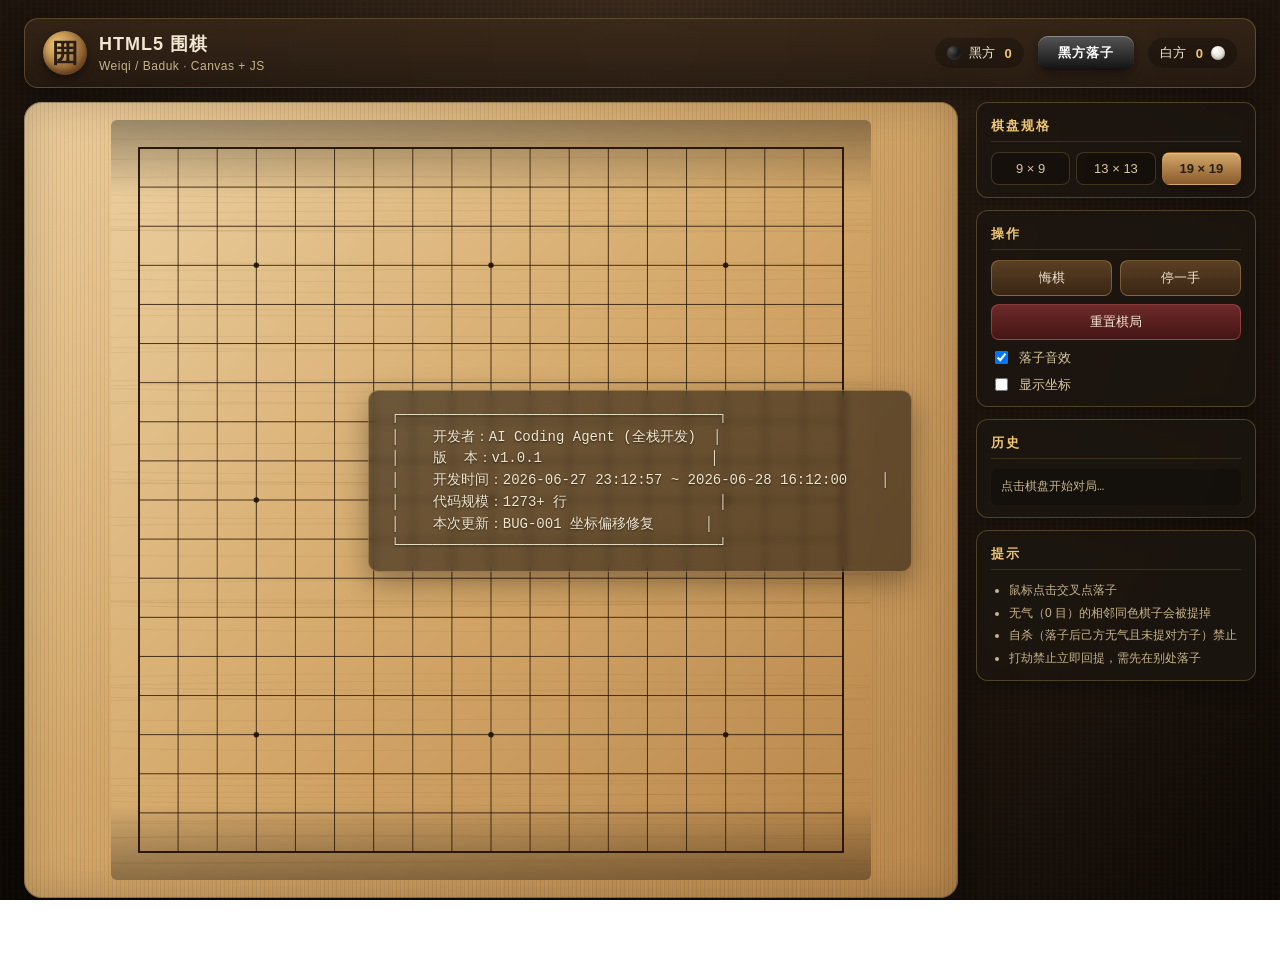
==== go-game/index.html @ f52ab91e "fix(go-game): 围棋 BUG-001 坐标偏移修复 + 防御性强化 + 版本升级 v1.0.1 修复根因（v1.0.0 → v1.0.1）： - getCellMetrics() 中 pa" ====
﻿<!DOCTYPE html>
<html lang="zh-CN">
<head>
  <meta charset="UTF-8" />
  <meta name="viewport" content="width=device-width, initial-scale=1.0" />
  <title>围棋 · AI Coding Agent 全栈开发演示</title>
  <link rel="stylesheet" href="style.css" />
</head>
<body>
  <div class="app">
    <!-- 顶部信息条 -->
    <header class="topbar">
      <div class="brand">
        <span class="logo">囲</span>
        <div>
          <h1>HTML5 围棋</h1>
          <small>Weiqi / Baduk · Canvas + JS</small>
        </div>
      </div>
      <div class="status">
        <div class="player black">
          <span class="dot"></span> 黑方 <em id="captures-black">0</em>
        </div>
        <div class="turn-indicator" id="turn-indicator">黑方落子</div>
        <div class="player white">
          白方 <em id="captures-white">0</em>
          <span class="dot"></span>
        </div>
      </div>
    </header>

    <!-- 棋盘容器 -->
    <main class="board-wrap">
      <!-- 中央信息覆盖层（任务核心要求）-->
      <div class="dev-overlay" id="dev-overlay">
        <pre id="dev-overlay-pre">┌──────────────────────────────────────┐
│    开发者：AI Coding Agent (全栈开发)  │
│    版  本：v1.0.1                    │
│    开发时间：2026-06-27 23:12:57 ~ 2026-06-28 16:12:00    │
│    代码规模：1273+ 行                  │
│    本次更新：BUG-001 坐标偏移修复      │
└──────────────────────────────────────┘</pre>
      </div>

      <div class="board-shadow">
        <canvas id="board" width="760" height="760" aria-label="围棋棋盘"></canvas>
        <!-- 悬浮光标预览棋子 -->
        <div class="hover-stone" id="hover-stone"></div>
      </div>

      <!-- 控制面板 -->
      <aside class="panel">
        <section class="card">
          <h3>棋盘规格</h3>
          <div class="seg" id="size-seg">
            <button data-size="9" class="seg-btn">9 × 9</button>
            <button data-size="13" class="seg-btn">13 × 13</button>
            <button data-size="19" class="seg-btn active">19 × 19</button>
          </div>
        </section>

        <section class="card">
          <h3>操作</h3>
          <div class="row">
            <button id="btn-undo" class="btn">悔棋</button>
            <button id="btn-pass" class="btn">停一手</button>
          </div>
          <div class="row">
            <button id="btn-reset" class="btn danger">重置棋局</button>
          </div>
          <div class="row">
            <label class="check">
              <input type="checkbox" id="opt-sound" checked /> 落子音效
            </label>
          </div>
          <div class="row">
            <label class="check">
              <input type="checkbox" id="opt-coords" /> 显示坐标
            </label>
          </div>
        </section>

        <section class="card">
          <h3>历史</h3>
          <div class="moves" id="moves">点击棋盘开始对局…</div>
        </section>

        <section class="card info-card">
          <h3>提示</h3>
          <ul class="hints">
            <li>鼠标点击交叉点落子</li>
            <li>无气（0 目）的相邻同色棋子会被提掉</li>
            <li>自杀（落子后己方无气且未提对方子）禁止</li>
            <li>打劫禁止立即回提，需先在别处落子</li>
          </ul>
        </section>
      </aside>
    </main>

    <footer class="footer">
      <span>© AI Coding Agent · HTML5 Canvas Go Game</span>
    </footer>
  </div>

  <!-- 落子音效（Web Audio 生成，无需外部资源） -->
  <script>
    // 占位，避免 JS 加载前报错
  </script>
  <script src="game.js"></script>
</body>
</html>
---- go-game/style.css ----
/* ===========================
   HTML5 围棋 · 样式表
   木纹棋盘 + 立体棋子
   =========================== */

:root {
  --bg-1: #2a1f17;
  --bg-2: #3a2a1c;
  --wood-1: #e8c896;
  --wood-2: #d4a86a;
  --wood-3: #b8864a;
  --wood-4: #8a5a2c;
  --line: #3a2410;
  --ink: #1a1109;
  --gold: #f0c674;
  --black: #111;
  --white: #f8f6f1;
  --panel: rgba(28, 22, 16, 0.85);
  --panel-border: rgba(240, 198, 116, 0.25);
  --accent: #d4a86a;
}

* {
  box-sizing: border-box;
}

html,
body {
  margin: 0;
  padding: 0;
  height: 100%;
  font-family: -apple-system, BlinkMacSystemFont, "Segoe UI", "PingFang SC",
    "Microsoft YaHei", "Hiragino Sans GB", sans-serif;
  color: #f1e7d3;
  background: radial-gradient(
      ellipse at top,
      #3a2a1c 0%,
      #1c130c 70%,
      #0e0905 100%
    );
  overflow-x: hidden;
}

body::before {
  content: "";
  position: fixed;
  inset: 0;
  pointer-events: none;
  background-image:
    repeating-linear-gradient(
      90deg,
      rgba(255, 255, 255, 0.015) 0 2px,
      transparent 2px 6px
    ),
    repeating-linear-gradient(
      0deg,
      rgba(0, 0, 0, 0.05) 0 2px,
      transparent 2px 5px
    );
  z-index: 0;
}

.app {
  position: relative;
  z-index: 1;
  max-width: 1280px;
  margin: 0 auto;
  padding: 18px 24px 28px;
  min-height: 100%;
  display: flex;
  flex-direction: column;
  gap: 14px;
}

/* ========== 顶部信息条 ========== */
.topbar {
  display: flex;
  align-items: center;
  justify-content: space-between;
  padding: 12px 18px;
  background: linear-gradient(
    180deg,
    rgba(60, 42, 26, 0.7),
    rgba(40, 28, 18, 0.7)
  );
  border: 1px solid var(--panel-border);
  border-radius: 14px;
  backdrop-filter: blur(8px);
  box-shadow: 0 8px 24px rgba(0, 0, 0, 0.4);
}

.brand {
  display: flex;
  align-items: center;
  gap: 12px;
}

.brand .logo {
  width: 44px;
  height: 44px;
  display: grid;
  place-items: center;
  background: radial-gradient(circle at 30% 30%, #f0c674, #8a5a2c 70%);
  color: #2a1f17;
  font-weight: 900;
  font-size: 26px;
  border-radius: 50%;
  box-shadow:
    inset 0 -3px 6px rgba(0, 0, 0, 0.35),
    0 4px 10px rgba(0, 0, 0, 0.4);
}

.brand h1 {
  margin: 0;
  font-size: 18px;
  letter-spacing: 1px;
}

.brand small {
  color: #c8b48c;
  font-size: 12px;
  letter-spacing: 0.5px;
}

.status {
  display: flex;
  align-items: center;
  gap: 14px;
}

.player {
  display: flex;
  align-items: center;
  gap: 8px;
  padding: 6px 12px;
  background: rgba(0, 0, 0, 0.25);
  border-radius: 999px;
  font-size: 13px;
}

.player .dot {
  width: 14px;
  height: 14px;
  border-radius: 50%;
  display: inline-block;
}

.player.black .dot {
  background: radial-gradient(
    circle at 30% 30%,
    #555 0%,
    #111 60%,
    #000 100%
  );
  box-shadow: inset 0 -2px 3px rgba(255, 255, 255, 0.15);
}

.player.white .dot {
  background: radial-gradient(
    circle at 30% 30%,
    #fff 0%,
    #e6e3d8 60%,
    #b8b4a7 100%
  );
  box-shadow: inset 0 -2px 3px rgba(0, 0, 0, 0.2);
}

.player em {
  font-style: normal;
  font-weight: 700;
  color: var(--gold);
  margin-left: 2px;
}

.turn-indicator {
  padding: 8px 14px;
  background: linear-gradient(180deg, #d4a86a, #8a5a2c);
  color: #2a1f17;
  border-radius: 10px;
  font-weight: 800;
  letter-spacing: 1px;
  font-size: 13px;
  box-shadow:
    inset 0 1px 0 rgba(255, 255, 255, 0.3),
    0 4px 10px rgba(0, 0, 0, 0.3);
  min-width: 96px;
  text-align: center;
}

/* ========== 主区 ========== */
.board-wrap {
  display: grid;
  grid-template-columns: 1fr 280px;
  gap: 18px;
  align-items: start;
}

.board-shadow {
  position: relative;
  border-radius: 18px;
  padding: 18px;
  background:
    /* 木纹纹理 */
    repeating-linear-gradient(
      90deg,
      rgba(0, 0, 0, 0.06) 0 1px,
      transparent 1px 4px
    ),
    repeating-linear-gradient(
      90deg,
      rgba(255, 255, 255, 0.04) 0 1px,
      transparent 1px 9px
    ),
    radial-gradient(
      ellipse at 20% 10%,
      rgba(255, 220, 170, 0.18) 0%,
      transparent 60%
    ),
    linear-gradient(135deg, var(--wood-1), var(--wood-2) 40%, var(--wood-3));
  box-shadow:
    0 20px 50px rgba(0, 0, 0, 0.55),
    inset 0 0 0 1px rgba(0, 0, 0, 0.25),
    inset 0 0 40px rgba(0, 0, 0, 0.18);
}

#board {
  display: block;
  width: 100%;
  height: auto;
  max-width: 760px;
  aspect-ratio: 1 / 1;
  margin: 0 auto;
  cursor: none;
  border-radius: 6px;
}

/* 悬浮预览棋子 */
.hover-stone {
  position: absolute;
  width: 28px;
  height: 28px;
  border-radius: 50%;
  pointer-events: none;
  opacity: 0;
  transform: translate(-50%, -50%);
  transition: opacity 0.12s ease;
  z-index: 5;
}

.hover-stone.show {
  opacity: 0.55;
}

.hover-stone.black {
  background: radial-gradient(
    circle at 35% 30%,
    #6a6a6a 0%,
    #1c1c1c 50%,
    #000 100%
  );
  box-shadow:
    0 2px 6px rgba(0, 0, 0, 0.5),
    inset -2px -3px 4px rgba(255, 255, 255, 0.1);
}

.hover-stone.white {
  background: radial-gradient(
    circle at 35% 30%,
    #ffffff 0%,
    #ece8da 55%,
    #b8b4a7 100%
  );
  box-shadow:
    0 2px 6px rgba(0, 0, 0, 0.35),
    inset -2px -3px 4px rgba(0, 0, 0, 0.15);
}

/* ========== 中央开发者信息覆盖层 ========== */
.dev-overlay {
  position: absolute;
  inset: 0;
  display: grid;
  place-items: center;
  pointer-events: none;
  z-index: 4;
}

.dev-overlay pre {
  margin: 0;
  padding: 14px 22px;
  font-family: "Consolas", "Menlo", "Courier New", monospace;
  font-size: 14px;
  line-height: 1.55;
  color: #f0e6cf;
  background: rgba(20, 14, 8, 0.55);
  border: 1px solid rgba(240, 198, 116, 0.35);
  border-radius: 10px;
  backdrop-filter: blur(4px);
  text-shadow: 0 1px 2px rgba(0, 0, 0, 0.6);
  box-shadow: 0 10px 30px rgba(0, 0, 0, 0.35);
  white-space: pre;
}

.dev-overlay.hidden pre {
  opacity: 0.18;
}

/* ========== 侧边面板 ========== */
.panel {
  display: flex;
  flex-direction: column;
  gap: 12px;
}

.card {
  background: var(--panel);
  border: 1px solid var(--panel-border);
  border-radius: 12px;
  padding: 14px 14px 12px;
  backdrop-filter: blur(6px);
  box-shadow: 0 8px 18px rgba(0, 0, 0, 0.35);
}

.card h3 {
  margin: 0 0 10px;
  font-size: 13px;
  letter-spacing: 2px;
  color: var(--gold);
  text-transform: uppercase;
  border-bottom: 1px solid rgba(240, 198, 116, 0.15);
  padding-bottom: 6px;
}

.row {
  display: flex;
  gap: 8px;
  margin-bottom: 8px;
  flex-wrap: wrap;
}

.row:last-child {
  margin-bottom: 0;
}

.btn {
  flex: 1;
  min-width: 80px;
  padding: 8px 10px;
  background: linear-gradient(180deg, #5a3f24, #3a2614);
  color: #f1e7d3;
  border: 1px solid rgba(240, 198, 116, 0.3);
  border-radius: 8px;
  font-size: 13px;
  cursor: pointer;
  transition: transform 0.08s ease, background 0.18s ease,
    box-shadow 0.18s ease;
  font-family: inherit;
}

.btn:hover {
  background: linear-gradient(180deg, #6b4a2c, #4a301a);
  box-shadow: 0 4px 10px rgba(0, 0, 0, 0.35);
}

.btn:active {
  transform: translateY(1px);
}

.btn.danger {
  background: linear-gradient(180deg, #6e2a2a, #451515);
  border-color: rgba(255, 120, 120, 0.35);
}

.btn.danger:hover {
  background: linear-gradient(180deg, #823232, #591a1a);
}

/* 段控件 */
.seg {
  display: flex;
  gap: 6px;
}

.seg-btn {
  flex: 1;
  padding: 8px 6px;
  background: rgba(0, 0, 0, 0.25);
  border: 1px solid rgba(240, 198, 116, 0.2);
  color: #d8c7a3;
  border-radius: 8px;
  cursor: pointer;
  font-size: 13px;
  transition: all 0.18s ease;
  font-family: inherit;
}

.seg-btn:hover {
  background: rgba(240, 198, 116, 0.12);
}

.seg-btn.active {
  background: linear-gradient(180deg, #d4a86a, #8a5a2c);
  color: #2a1f17;
  font-weight: 700;
  border-color: transparent;
  box-shadow:
    inset 0 1px 0 rgba(255, 255, 255, 0.25),
    0 3px 8px rgba(0, 0, 0, 0.3);
}

.check {
  display: flex;
  align-items: center;
  gap: 8px;
  font-size: 13px;
  color: #d8c7a3;
  cursor: pointer;
  user-select: none;
}

.moves {
  font-family: "Consolas", "Menlo", "Courier New", monospace;
  font-size: 12px;
  color: #c8b48c;
  background: rgba(0, 0, 0, 0.25);
  padding: 8px 10px;
  border-radius: 6px;
  max-height: 140px;
  overflow-y: auto;
  line-height: 1.7;
}

.moves::-webkit-scrollbar {
  width: 6px;
}
.moves::-webkit-scrollbar-thumb {
  background: rgba(240, 198, 116, 0.3);
  border-radius: 3px;
}

.hints {
  margin: 0;
  padding-left: 18px;
  font-size: 12px;
  line-height: 1.7;
  color: #c8b48c;
}

.hints li + li {
  margin-top: 2px;
}

/* ========== 底部 ========== */
.footer {
  text-align: center;
  font-size: 12px;
  color: #8a7a5c;
  padding: 8px 0 0;
  letter-spacing: 1px;
}

/* ========== 响应式 ========== */
@media (max-width: 980px) {
  .board-wrap {
    grid-template-columns: 1fr;
  }
  .panel {
    order: 2;
  }
  .dev-overlay pre {
    font-size: 11px;
    padding: 10px 14px;
  }
}

@media (max-width: 520px) {
  .topbar {
    flex-direction: column;
    gap: 10px;
    align-items: stretch;
  }
  .status {
    justify-content: space-between;
  }
  .dev-overlay pre {
    font-size: 9px;
  }
}
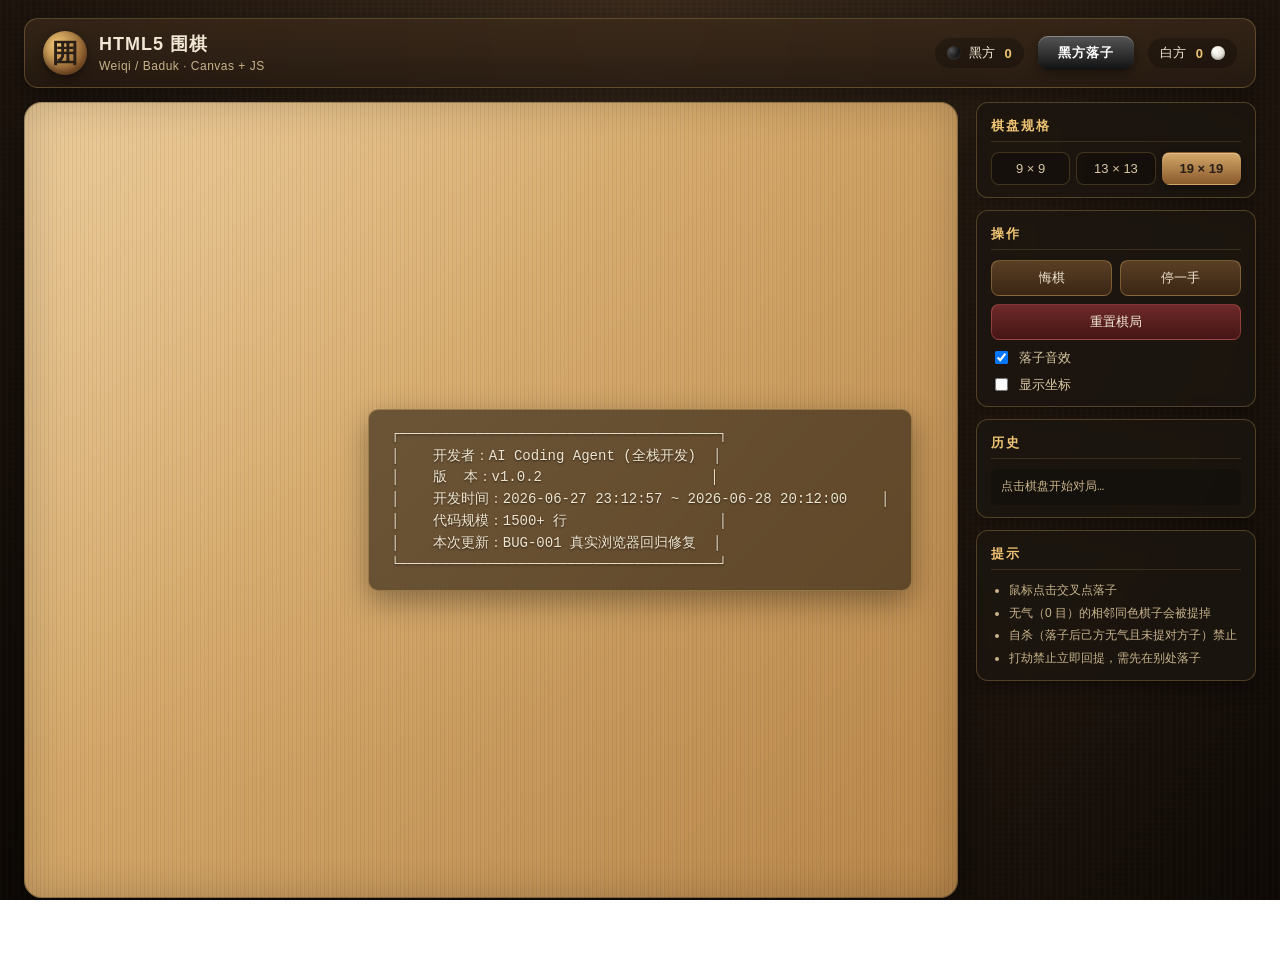
==== commit 251a6816: "fix(go-game): 真实浏览器 BUG-001 集成测试 v1.0.2 PM 派单 v1.0.2 紧急修复：v1.0.1 自测 57/57 通过但用户在真实浏览器中 仍发现 BUG-001 坐" ====
--- a/go-game/index.html
+++ b/go-game/index.html
@@ -35,10 +35,10 @@
       <div class="dev-overlay" id="dev-overlay">
         <pre id="dev-overlay-pre">┌──────────────────────────────────────┐
 │    开发者：AI Coding Agent (全栈开发)  │
-│    版  本：v1.0.1                    │
-│    开发时间：2026-06-27 23:12:57 ~ 2026-06-28 16:12:00    │
-│    代码规模：1273+ 行                  │
-│    本次更新：BUG-001 坐标偏移修复      │
+│    版  本：v1.0.2                    │
+│    开发时间：2026-06-27 23:12:57 ~ 2026-06-28 20:12:00    │
+│    代码规模：1500+ 行                  │
+│    本次更新：BUG-001 真实浏览器回归修复  │
 └──────────────────────────────────────┘</pre>
       </div>
 
--- a/go-game/style.css
+++ b/go-game/style.css
@@ -189,6 +189,8 @@
 
 /* ========== 主区 ========== */
 .board-wrap {
+  position: relative; /* 修复：让 .dev-overlay 的 absolute 定位以 board-wrap 为基准，
+                          而不是误以为整个 .app 为基准 → 避免覆盖范围错误 */
   display: grid;
   grid-template-columns: 1fr 280px;
   gap: 18px;
@@ -223,18 +225,30 @@
     inset 0 0 40px rgba(0, 0, 0, 0.18);
 }
 
+/* 修复 v1.0.1 BUG-001 (真实浏览器回归)
+ * 之前用 `aspect-ratio: 1/1` + `height: auto` + `width: 100%`，依赖浏览器
+ * 对 replaced element (canvas) 的固有 ratio 行为。在某些 Chromium 版本 + 高
+ * DPI / 缩放 / 字体加载时，CSS 高度会被回退到 canvas 固有 height (760) 而忽略
+ * aspect-ratio，导致 canvas 的 getBoundingClientRect() 与 canvas.width 不一致，
+ * scaleX ≠ 1，真实点击向右偏移最多 ~2 格。
+ *
+ * 新方案：去掉 aspect-ratio，由 JS 在 syncCanvasSize() 中根据实际内容盒宽度
+ * 直接写入 canvas.style.height = canvas.clientWidth + 'px'，保证 canvas CSS
+ * 盒始终是严格的正方形，并且 canvas.width === clientWidth 时 scaleX = 1。
+ */
 #board {
   display: block;
   width: 100%;
-  height: auto;
+  height: 760px; /* JS 首次调用 syncCanvasSize 后会被覆盖 */
   max-width: 760px;
-  aspect-ratio: 1 / 1;
   margin: 0 auto;
   cursor: none;
   border-radius: 6px;
 }
 
 /* 悬浮预览棋子 */
+/* hover-stone 修正：把 center 修正到鼠标点击位置 (而不是 -14px 偏移)
+   现在 left/top 由 JS 直接写入 "鼠标相对 canvas 的像素位置 - halfStone"，更精确 */
 .hover-stone {
   position: absolute;
   width: 28px;
@@ -242,7 +256,9 @@
   border-radius: 50%;
   pointer-events: none;
   opacity: 0;
-  transform: translate(-50%, -50%);
+  /* 不再用 transform: translate(-50%, -50%)，JS 直接写 centered 坐标 */
+  left: 0;
+  top: 0;
   transition: opacity 0.12s ease;
   z-index: 5;
 }
@@ -276,6 +292,10 @@
 }
 
 /* ========== 中央开发者信息覆盖层 ========== */
+/* 修复 v1.0.1 BUG-001: dev-overlay 的 <pre> 默认 pointer-events: auto，
+   因为 pointer-events 不继承自父级。这会让用户点击 pre 区域时被 pre 截获，
+   看起来像"点击没反应"或"下子位置错乱"——尤其在 pre 覆盖在棋盘上方时。
+   显式继承 pointer-events: none 确保 click 一定能透传到 canvas。 */
 .dev-overlay {
   position: absolute;
   inset: 0;
@@ -299,6 +319,8 @@
   text-shadow: 0 1px 2px rgba(0, 0, 0, 0.6);
   box-shadow: 0 10px 30px rgba(0, 0, 0, 0.35);
   white-space: pre;
+  pointer-events: none; /* 关键：让 click 穿透到 canvas */
+  user-select: none;
 }
 
 .dev-overlay.hidden pre {
